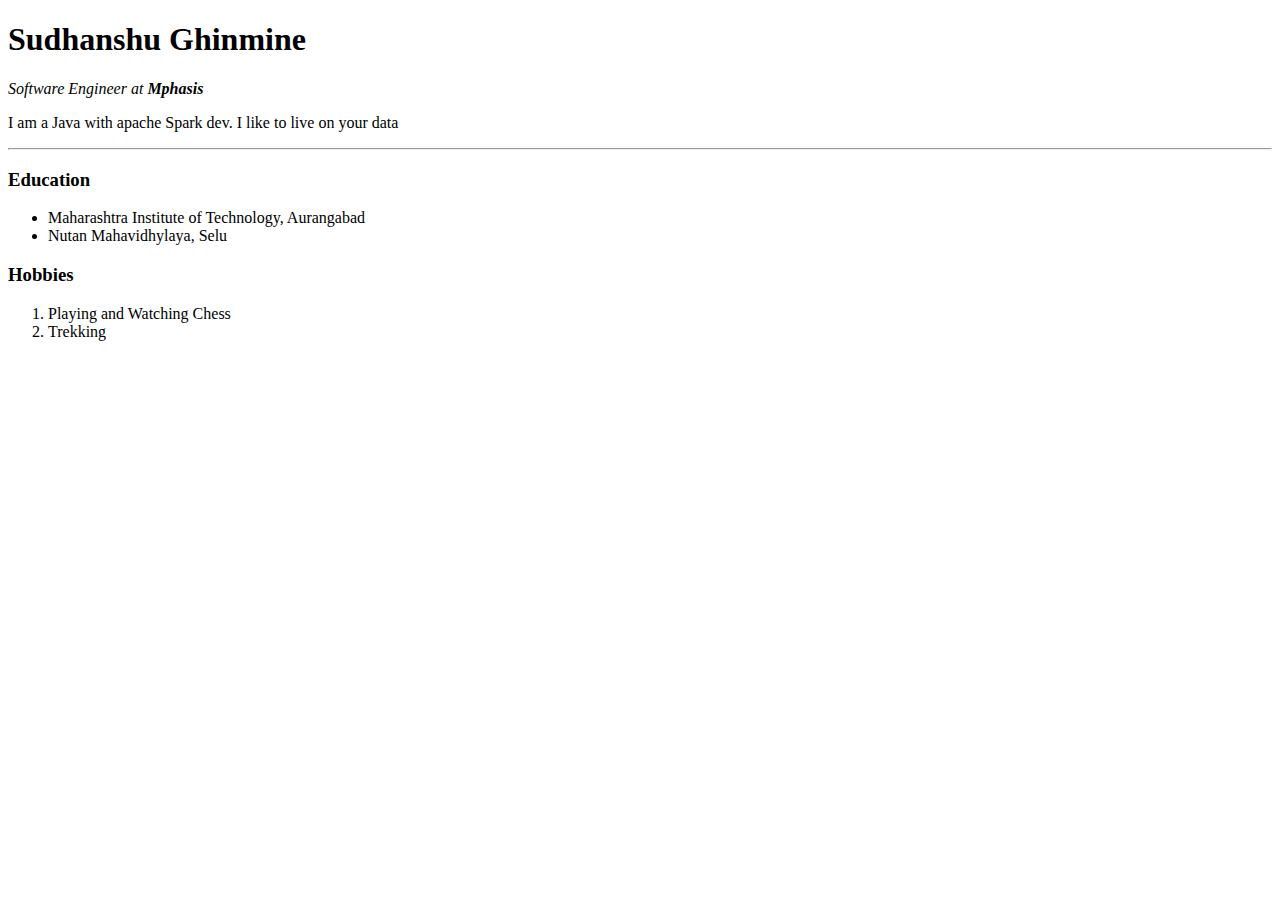
==== index.html @ df11afcd "FIRST COMMIT: Added basic html structure" ====
<!DOCTYPE html>
<html lang="en">
<head>
    <meta charset="UTF-8">
    <meta http-equiv="X-UA-Compatible" content="IE=edge">
    <meta name="viewport" content="width=device-width, initial-scale=1.0">
    <title>Sudhanshu's Persional Site</title>
</head>
<body>
    <h1>Sudhanshu Ghinmine</h1>
    <p><em>Software Engineer at <strong>Mphasis</strong></em></p>
    <p>I am a Java with apache Spark dev. I like to live on your data</p>
    <hr>
    <h3>Education</h3>
    <ul>
        <li>Maharashtra Institute of Technology, Aurangabad</li>
        <li>Nutan Mahavidhylaya, Selu</li>
    </ul>
    <h3>Hobbies</h3>
    <ol>
        <li>Playing and Watching Chess</li>
        <li>Trekking</li>
    </ol>
</body>
</html>
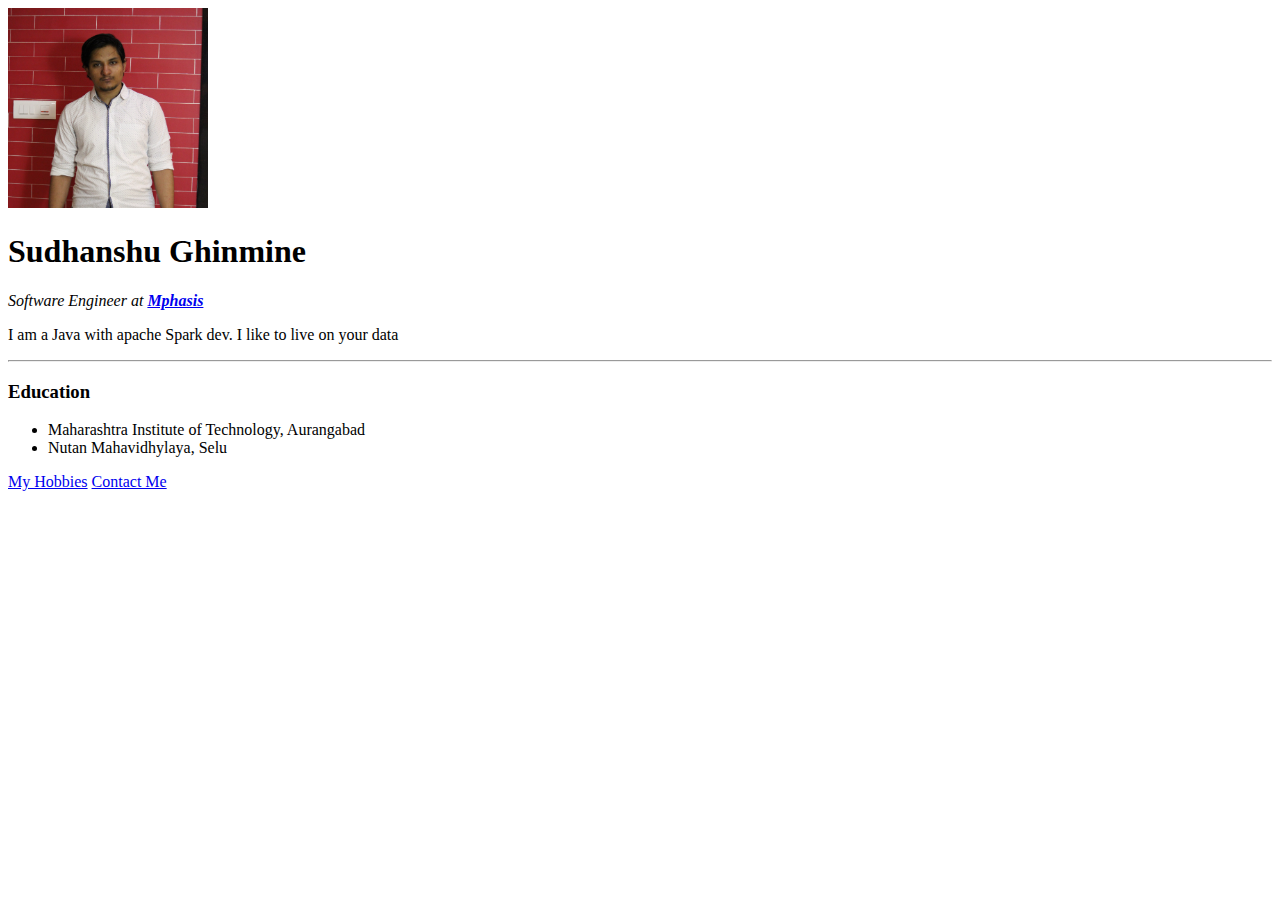
==== commit 32cd9e45: "ADDED: profile image and hobbies and contacts pages" ====
--- a/index.html
+++ b/index.html
@@ -7,8 +7,9 @@
     <title>Sudhanshu's Persional Site</title>
 </head>
 <body>
+    <img src="SudhanshuProfile.JPG" width="200" height="200" alt="angela profile picture">
     <h1>Sudhanshu Ghinmine</h1>
-    <p><em>Software Engineer at <strong>Mphasis</strong></em></p>
+    <p><em>Software Engineer at <strong><a href="https://www.mphasis.com/home.html">Mphasis</a></strong></em></p>
     <p>I am a Java with apache Spark dev. I like to live on your data</p>
     <hr>
     <h3>Education</h3>
@@ -16,10 +17,7 @@
         <li>Maharashtra Institute of Technology, Aurangabad</li>
         <li>Nutan Mahavidhylaya, Selu</li>
     </ul>
-    <h3>Hobbies</h3>
-    <ol>
-        <li>Playing and Watching Chess</li>
-        <li>Trekking</li>
-    </ol>
+    <a href="hobbies.html">My Hobbies</a>
+    <a href="contacts.html">Contact Me</a>
 </body>
 </html>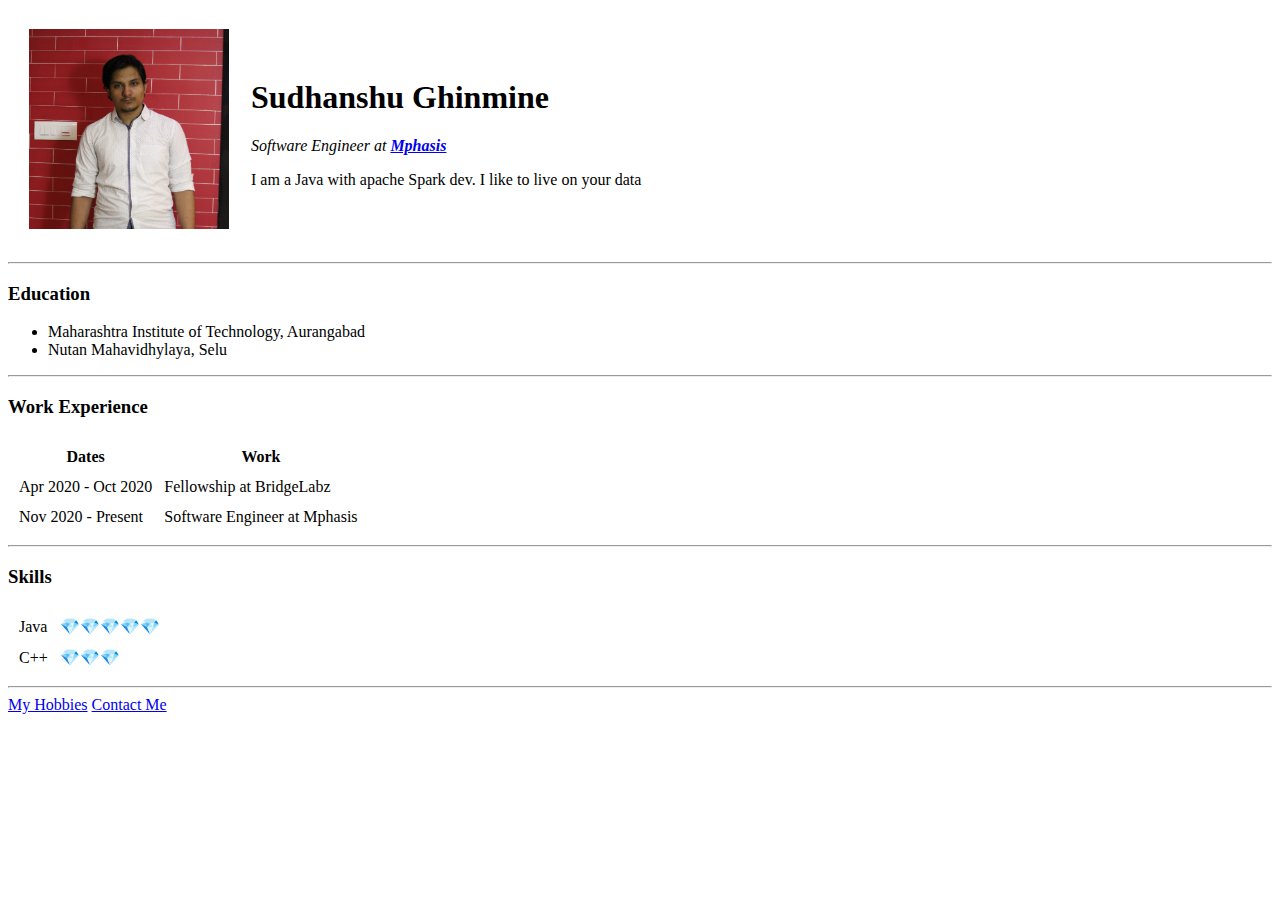
==== commit 4df3ff60: "ADDED Table structure and form" ====
--- a/index.html
+++ b/index.html
@@ -7,16 +7,55 @@
     <title>Sudhanshu's Persional Site</title>
 </head>
 <body>
-    <img src="SudhanshuProfile.JPG" width="200" height="200" alt="angela profile picture">
-    <h1>Sudhanshu Ghinmine</h1>
-    <p><em>Software Engineer at <strong><a href="https://www.mphasis.com/home.html">Mphasis</a></strong></em></p>
-    <p>I am a Java with apache Spark dev. I like to live on your data</p>
+    <table cellspacing="20">
+        <tr>
+            <td><img src="SudhanshuProfile.JPG" width="200" height="200" alt="angela profile picture"></td>
+            <td>
+                <h1>Sudhanshu Ghinmine</h1>
+                <p><em>Software Engineer at <strong><a href="https://www.mphasis.com/home.html">Mphasis</a></strong></em></p>
+                <p>I am a Java with apache Spark dev. I like to live on your data</p>
+            </td>
+        </tr>
+    </table>
     <hr>
     <h3>Education</h3>
     <ul>
         <li>Maharashtra Institute of Technology, Aurangabad</li>
         <li>Nutan Mahavidhylaya, Selu</li>
     </ul>
+    <hr>
+    <h3>Work Experience</h3>
+    <table cellspacing="10">
+        <thead>
+            <tr>
+                <th>Dates</th>
+                <th>Work</th>
+            </tr>
+        </thead>
+        <tbody>
+            <tr>
+                <td>Apr 2020 - Oct 2020</td>
+                <td>Fellowship at BridgeLabz</td>
+            </tr>
+            <tr>
+                <td>Nov 2020 - Present</td>
+                <td>Software Engineer at Mphasis</td>
+            </tr>
+        </tbody>
+    </table>
+    <hr>
+    <h3>Skills</h3>
+    <table cellspacing="10">
+        <tr>
+            <td>Java</td>
+            <td>💎💎💎💎💎</td>
+        </tr>
+        <tr>
+            <td>C++</td>
+            <td>💎💎💎</td>
+        </tr>
+    </table>
+    <hr>
     <a href="hobbies.html">My Hobbies</a>
     <a href="contacts.html">Contact Me</a>
 </body>
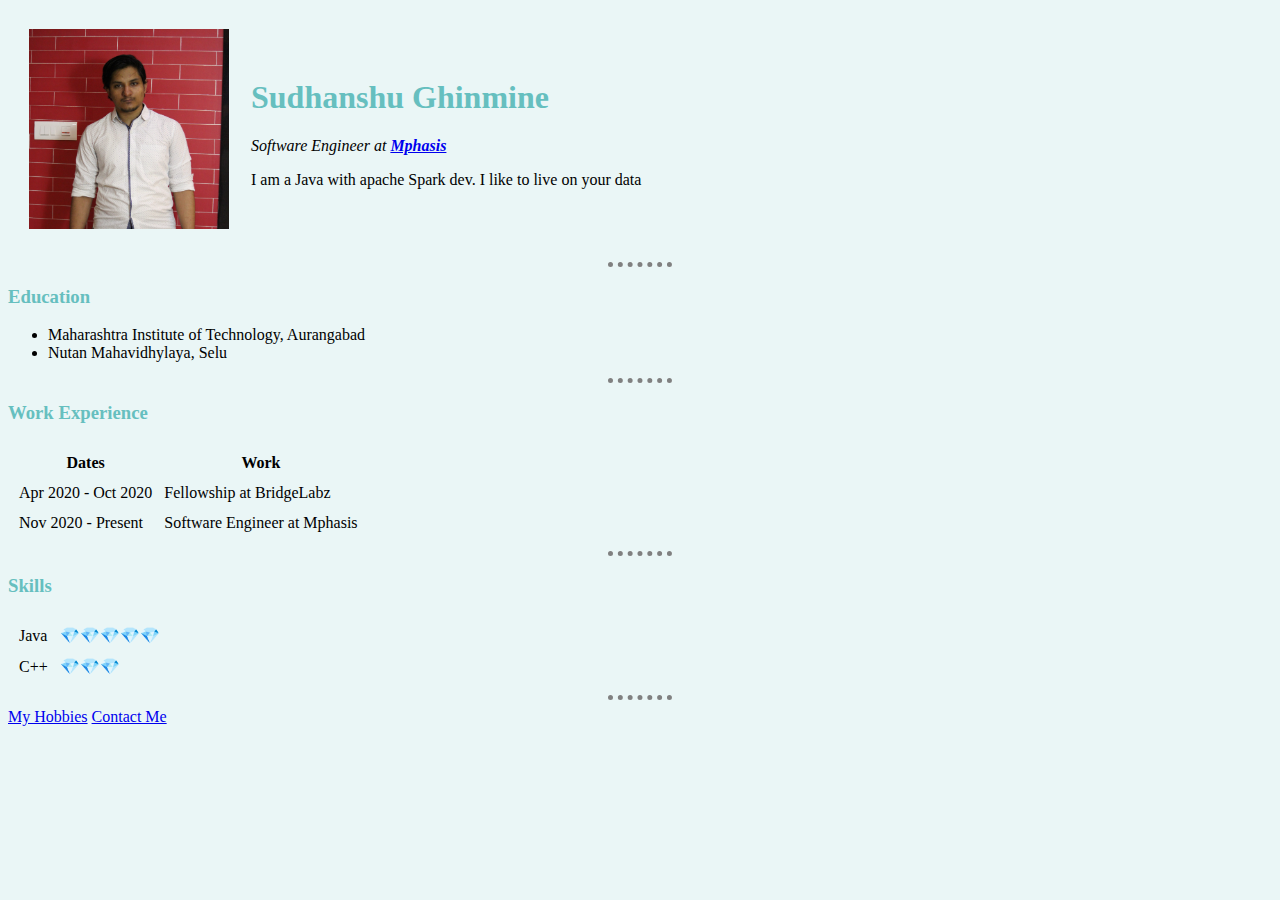
==== commit 1872bae6: "ADDED Styles to site" ====
--- a/index.html
+++ b/index.html
@@ -5,11 +5,12 @@
     <meta http-equiv="X-UA-Compatible" content="IE=edge">
     <meta name="viewport" content="width=device-width, initial-scale=1.0">
     <title>Sudhanshu's Persional Site</title>
+    <link rel="stylesheet" href="./css/styles.css">
 </head>
 <body>
     <table cellspacing="20">
         <tr>
-            <td><img src="SudhanshuProfile.JPG" width="200" height="200" alt="angela profile picture"></td>
+            <td><img src="./images/SudhanshuProfile.JPG" width="200" height="200" alt="angela profile picture"></td>
             <td>
                 <h1>Sudhanshu Ghinmine</h1>
                 <p><em>Software Engineer at <strong><a href="https://www.mphasis.com/home.html">Mphasis</a></strong></em></p>
--- a/css/styles.css
+++ b/css/styles.css
@@ -0,0 +1,14 @@
+body {
+    background-color: #EAF6F6;
+}
+
+hr {
+    border-style: dotted none none none;
+    width: 5%;
+    border-color: gray;
+    border-width: 5px;
+}
+
+h1, h3 {
+    color: #66BFBF;
+}
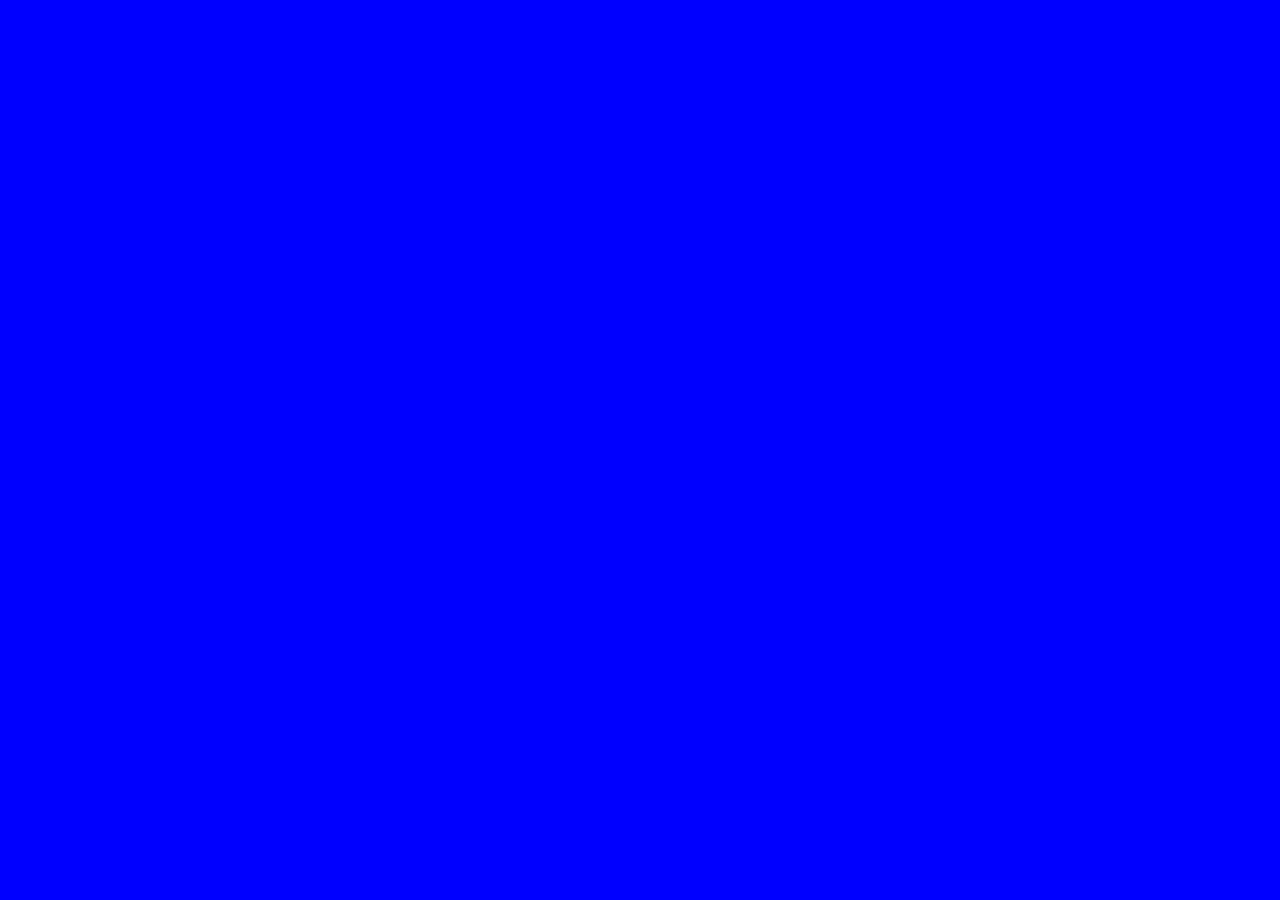
==== commit 99ac1b5a: "STARTED Fresh project for css styling" ====
--- a/index.html
+++ b/index.html
@@ -4,60 +4,10 @@
     <meta charset="UTF-8">
     <meta http-equiv="X-UA-Compatible" content="IE=edge">
     <meta name="viewport" content="width=device-width, initial-scale=1.0">
-    <title>Sudhanshu's Persional Site</title>
+    <title>Document</title>
     <link rel="stylesheet" href="./css/styles.css">
 </head>
 <body>
-    <table cellspacing="20">
-        <tr>
-            <td><img src="./images/SudhanshuProfile.JPG" width="200" height="200" alt="angela profile picture"></td>
-            <td>
-                <h1>Sudhanshu Ghinmine</h1>
-                <p><em>Software Engineer at <strong><a href="https://www.mphasis.com/home.html">Mphasis</a></strong></em></p>
-                <p>I am a Java with apache Spark dev. I like to live on your data</p>
-            </td>
-        </tr>
-    </table>
-    <hr>
-    <h3>Education</h3>
-    <ul>
-        <li>Maharashtra Institute of Technology, Aurangabad</li>
-        <li>Nutan Mahavidhylaya, Selu</li>
-    </ul>
-    <hr>
-    <h3>Work Experience</h3>
-    <table cellspacing="10">
-        <thead>
-            <tr>
-                <th>Dates</th>
-                <th>Work</th>
-            </tr>
-        </thead>
-        <tbody>
-            <tr>
-                <td>Apr 2020 - Oct 2020</td>
-                <td>Fellowship at BridgeLabz</td>
-            </tr>
-            <tr>
-                <td>Nov 2020 - Present</td>
-                <td>Software Engineer at Mphasis</td>
-            </tr>
-        </tbody>
-    </table>
-    <hr>
-    <h3>Skills</h3>
-    <table cellspacing="10">
-        <tr>
-            <td>Java</td>
-            <td>💎💎💎💎💎</td>
-        </tr>
-        <tr>
-            <td>C++</td>
-            <td>💎💎💎</td>
-        </tr>
-    </table>
-    <hr>
-    <a href="hobbies.html">My Hobbies</a>
-    <a href="contacts.html">Contact Me</a>
+    
 </body>
 </html>--- a/css/styles.css
+++ b/css/styles.css
@@ -1,14 +1,3 @@
 body {
-    background-color: #EAF6F6;
-}
-
-hr {
-    border-style: dotted none none none;
-    width: 5%;
-    border-color: gray;
-    border-width: 5px;
-}
-
-h1, h3 {
-    color: #66BFBF;
-}
+    background-color: blue;
+}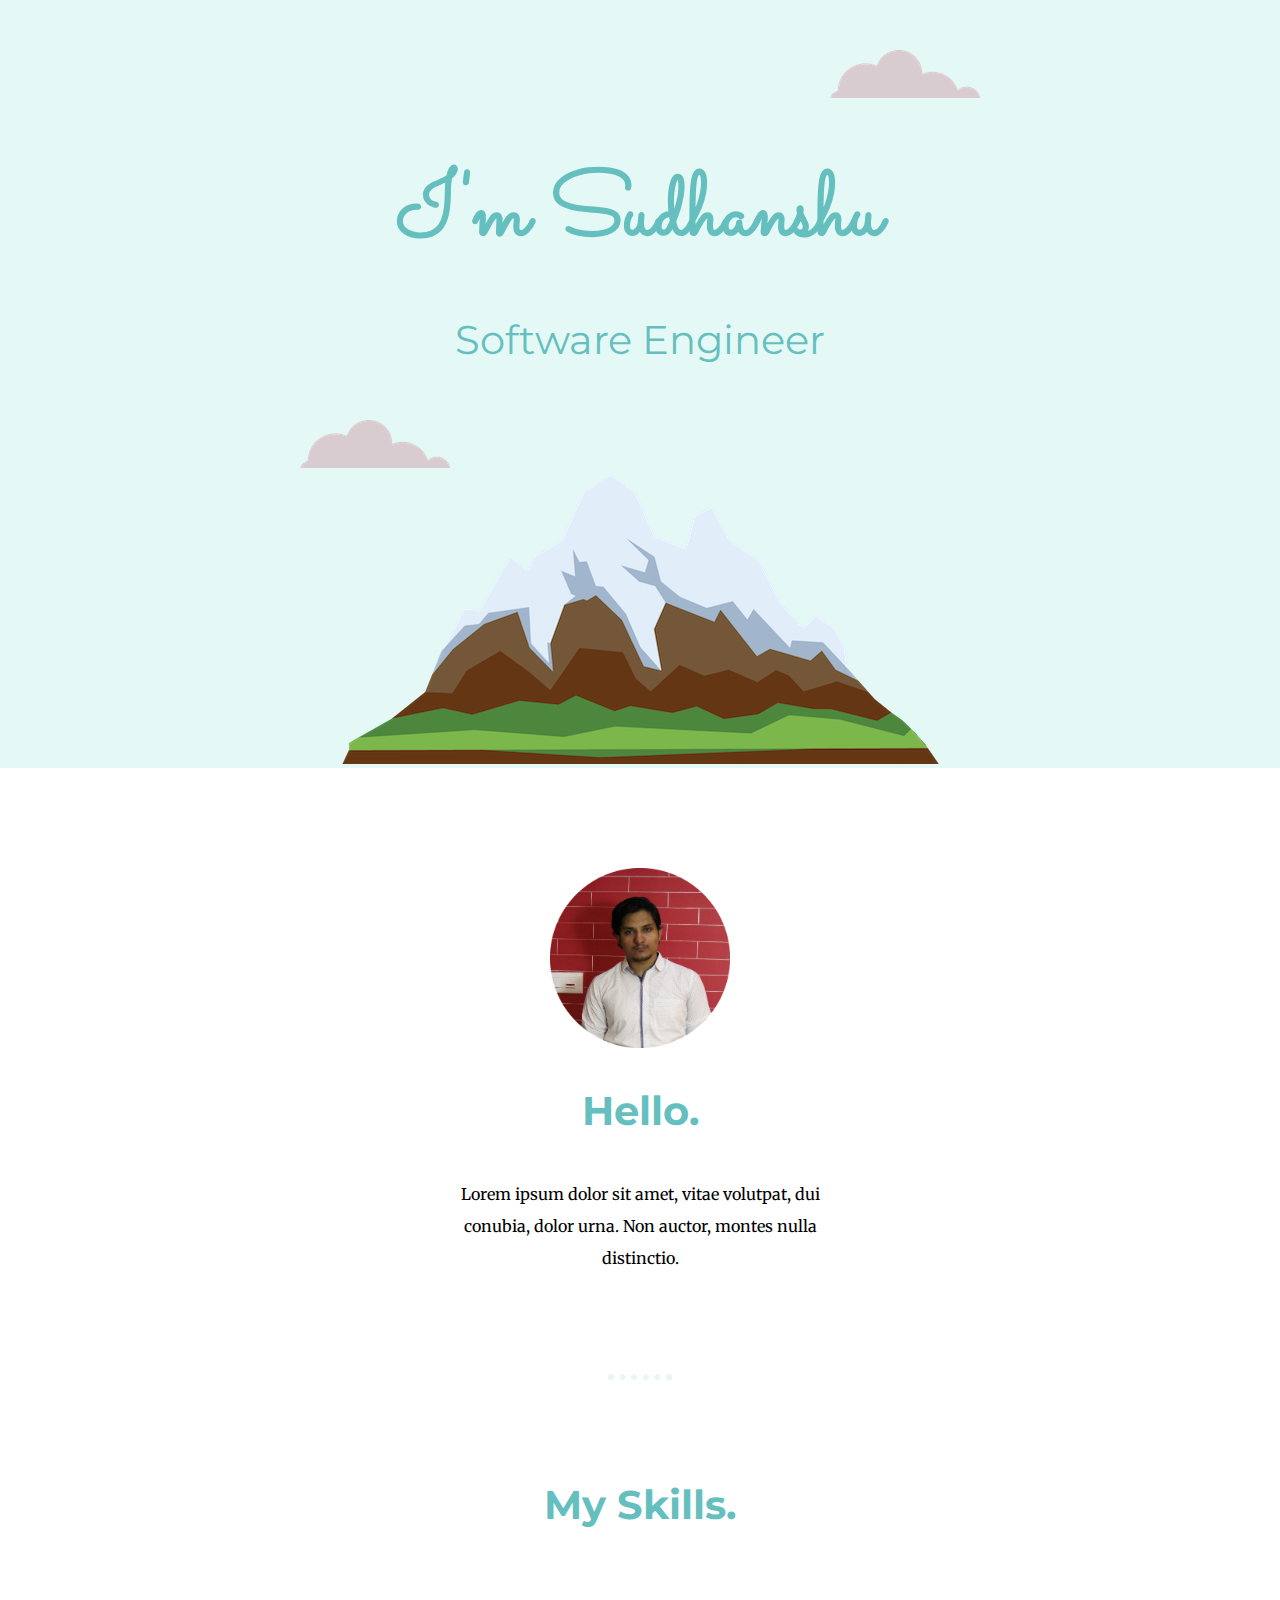
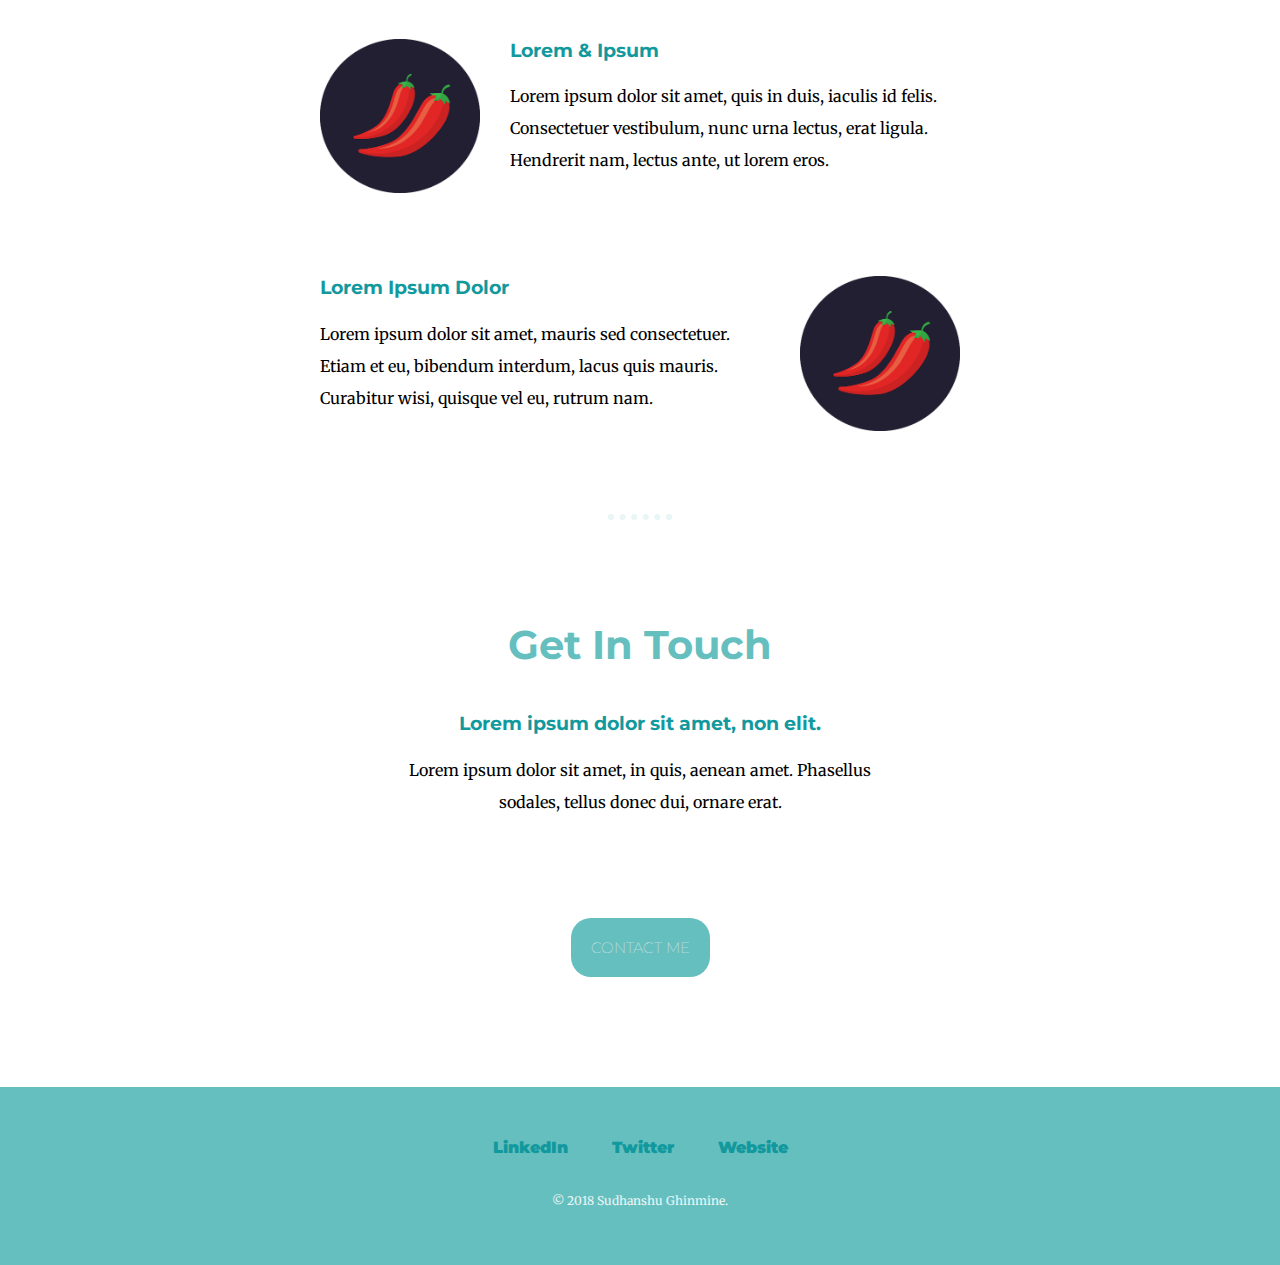
==== commit 760ba16c: "ADDED Styling to persional site" ====
--- a/index.html
+++ b/index.html
@@ -1,13 +1,75 @@
 <!DOCTYPE html>
 <html lang="en">
-<head>
-    <meta charset="UTF-8">
-    <meta http-equiv="X-UA-Compatible" content="IE=edge">
-    <meta name="viewport" content="width=device-width, initial-scale=1.0">
-    <title>Document</title>
-    <link rel="stylesheet" href="./css/styles.css">
-</head>
-<body>
-    
-</body>
-</html>+  <head>
+    <meta charset="UTF-8" />
+    <meta http-equiv="X-UA-Compatible" content="IE=edge" />
+    <meta name="viewport" content="width=device-width, initial-scale=1.0" />
+    <title>Sudhanshu Ghinmine</title>
+    <link rel="stylesheet" href="css/styles.css" />
+    <link rel="icon" href="css/SGFavicon.ico" />
+    <link rel="preconnect" href="https://fonts.googleapis.com" />
+    <link rel="preconnect" href="https://fonts.gstatic.com" crossorigin />
+    <link
+      href="https://fonts.googleapis.com/css2?family=Merriweather:wght@300&family=Montserrat:wght@100&family=Sacramento&display=swap"
+      rel="stylesheet"
+    />
+  </head>
+  <body>
+    <div class="top-container">
+      <img class="top-cloud" src="images/cloud.png" alt="cloud-image" />
+      <h1>I'm Sudhanshu</h1>
+      <h2 class="sub-title">Software Engineer</h2>
+      <img class="bottom-cloud" src="images/cloud.png" alt="cloud-image" />
+      <img src="images/mountain.png" alt="mountain-image" />
+    </div>
+    <div class="middle-container">
+      <div class="profile">
+        <img class="profile-img" src="images/Sudhanshu.png" alt="" />
+        <h2>Hello.</h2>
+        <p class="intro">
+          Lorem ipsum dolor sit amet, vitae volutpat, dui conubia, dolor urna.
+          Non auctor, montes nulla distinctio.
+        </p>
+      </div>
+      <hr />
+      <div class="skills">
+        <h2>My Skills.</h2>
+        <div class="skill-row">
+          <img class="chilli-img-1" src="images/chillies.png" alt="" />
+          <h3>Lorem & Ipsum</h3>
+          <p>
+            Lorem ipsum dolor sit amet, quis in duis, iaculis id felis.
+            Consectetuer vestibulum, nunc urna lectus, erat ligula. Hendrerit
+            nam, lectus ante, ut lorem eros.
+          </p>
+        </div>
+        <div class="skill-row">
+          <img class="chilli-img-2" src="images/chillies.png" alt="" />
+          <h3>Lorem Ipsum Dolor</h3>
+          <p>
+            Lorem ipsum dolor sit amet, mauris sed consectetuer. Etiam et eu,
+            bibendum interdum, lacus quis mauris. Curabitur wisi, quisque vel
+            eu, rutrum nam.
+          </p>
+        </div>
+      </div>
+      <hr />
+      <div class="contact-me">
+        <h2>Get In Touch</h2>
+        <h3>Lorem ipsum dolor sit amet, non elit.</h3>
+        <p class="contact-message">
+          Lorem ipsum dolor sit amet, in quis, aenean amet. Phasellus sodales,
+          tellus donec dui, ornare erat.
+        </p>
+        <a class="contact-button" href="mailto:sghinmine311@gmail.com">CONTACT ME</a>
+      </div>
+    </div>
+
+    <div class="bottom-container">
+      <a class="footer-link" href="https://www.linkedin.com/">LinkedIn</a>
+      <a class="footer-link" href="https://twitter.com/">Twitter</a>
+      <a class="footer-link" href="https://www.appbrewery.co/">Website</a>
+      <p class="copyright">© 2018 Sudhanshu Ghinmine.</p>
+    </div>
+  </body>
+</html>
--- a/css/styles.css
+++ b/css/styles.css
@@ -1,3 +1,143 @@
-body {
-    background-color: blue;
-}+body{
+    margin: 0;
+    text-align: center;
+    font-family: 'Merriweather', serif;
+}
+
+.profile-img {
+    height: 180px;
+    width: 180px;
+}
+
+h1 {
+    margin: 50px auto 0px auto;
+    font-family: 'Sacramento', cursive;
+    font-size: 90px;
+    color: #66BFBF;
+}
+
+h2 {
+    font-family: 'Montserrat', sans-serif;
+    font-size: 40px; 
+    color: #66BFBF;
+    padding-bottom: 10px;
+}
+
+.sub-title {
+    font-weight: normal;
+}
+
+.skill-row {
+    width: 50%;
+    margin: 100px auto 100px auto; 
+    text-align: left;   
+}
+
+.chilli-img-1 {
+    width: 25%;
+    float: left;
+    margin-right: 30px;
+}
+
+.chilli-img-2 {
+    width: 25%;
+    float: right;
+    margin-left: 30px;
+}
+
+h3 {
+    font-family: 'Montserrat', sans-serif;
+    color: #11999E;
+}
+
+p {
+    line-height: 2;
+}
+
+hr {
+    border: dotted #EAF6F6 6px;
+    border-bottom: none;
+    width: 4%;
+    margin: 100px auto;
+}
+
+.top-cloud {
+    position: absolute;
+    right: 300px;
+    top: 50px
+}
+
+.bottom-cloud {
+    position: absolute;
+    left: 300px;
+    bottom: 300px;
+}
+
+.top-container {
+    background-color: #E4F9F5;
+    position: relative;
+    padding-top: 100px;
+}
+
+.middle-container {
+    margin: 100px 0;
+}
+
+.bottom-container {
+    background-color: #66BFBF;
+    padding: 50px 0 20px;
+}
+
+.intro {
+    margin: auto;
+    width: 30%;
+}
+
+.copyright {
+    color: #EAF6F6;
+    font-size: 0.75rem;
+    padding: 20px 10px;
+}
+
+a {
+    font-family: 'Montserrat', sans-serif;
+    font-weight: 900;
+    margin: 10px 20px;
+    color: #11999E;
+    text-decoration: none;
+}
+
+a:hover {
+    color: #EAF6F6;
+}
+
+.contact-message {
+    width: 40%;
+    margin: auto;
+}
+
+.contact-button {
+    background-color: #66BFBF;
+    -webkit-border-radius: 20px;
+    -moz-border-radius: 20px;
+    border-radius: 20px;
+    color: whitesmoke;
+    size: 200px;
+    font-family: 'Montserrat', sans-serif;
+    font-size: 15px;
+    font-weight: 100;
+    padding: 20px;
+    margin-top: 100px;
+    text-decoration: none;
+    display: inline-block;
+    cursor: pointer;
+    text-align: center;
+ }
+ 
+ .contact-button:hover {
+    background: #a6dfdf;
+    -webkit-border-radius: 20px;
+    -moz-border-radius: 20px;
+    border-radius: 20px;
+    text-decoration: none;
+ }